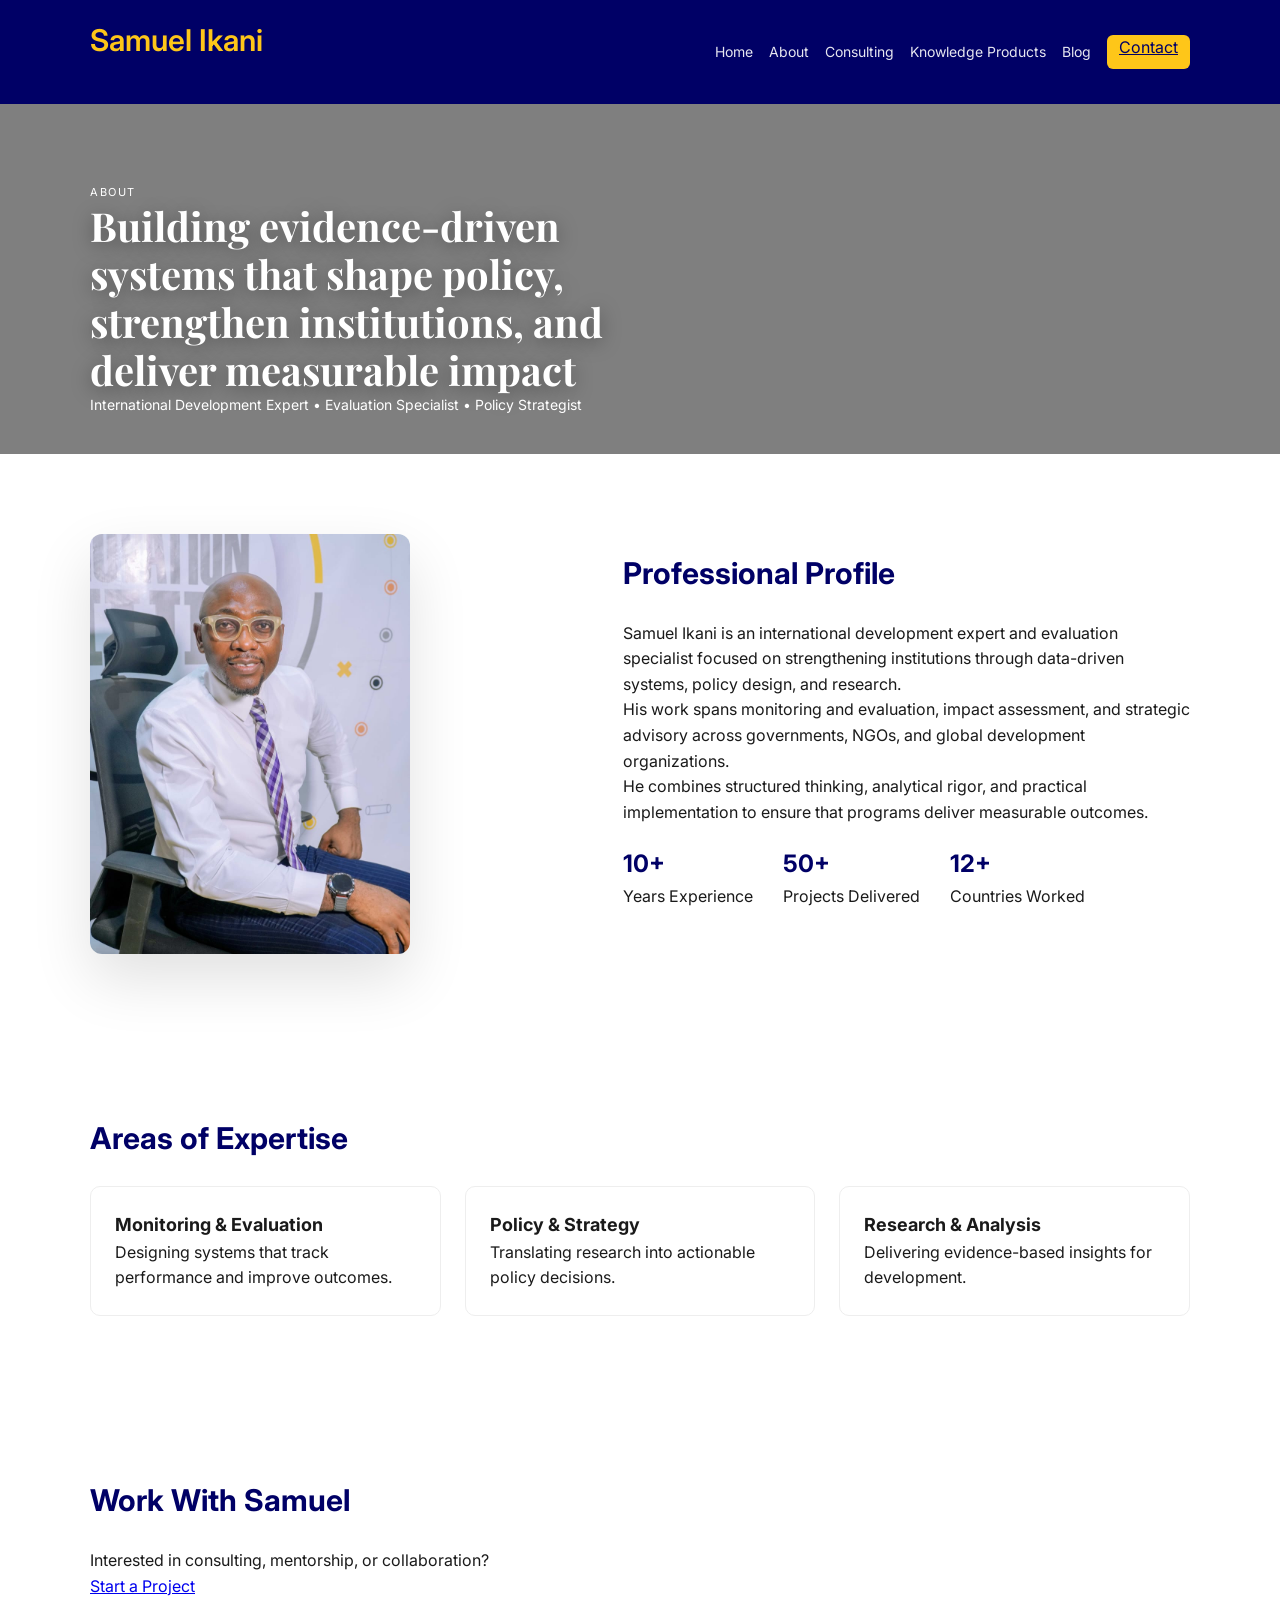
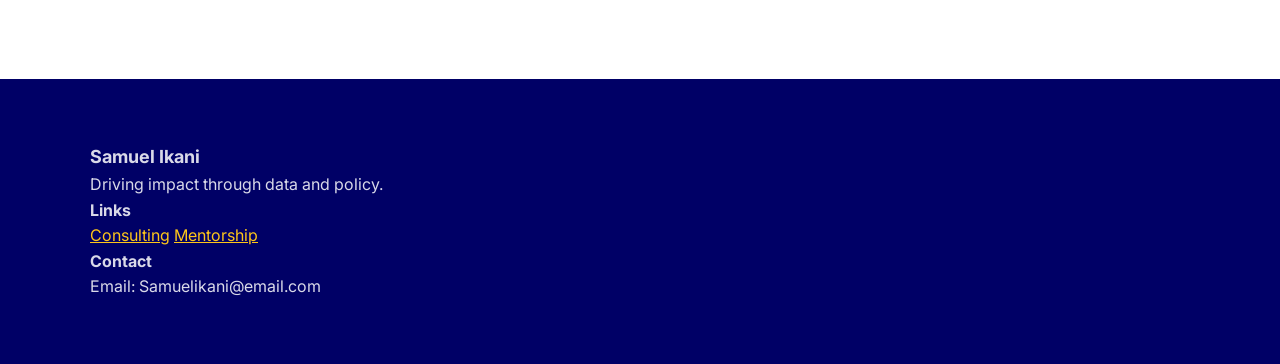
==== about.html @ d3e2591b "Initial commit" ====
<!DOCTYPE html>
<html lang="en">
<head>
<meta charset="UTF-8">
<meta name="viewport" content="width=device-width, initial-scale=1.0">
<title>About - Samuel Ikani</title>

<link rel="stylesheet" href="styles.css">
<link href="https://fonts.googleapis.com/css2?family=Playfair+Display:wght@600&family=Inter:wght@300;400;500;600&display=swap" rel="stylesheet">
</head>

<body>

<!-- HEADER -->
<div id="header"></div>

<!-- ✅ ELITE HERO -->
<section class="hero-elite">

  <div class="hero-bg"></div>
  <div class="hero-overlay"></div>

  <div class="container hero-inner">

    <div class="hero-text fade-in">

      <p class="hero-tag">ABOUT</p>

      <h1>
        Building evidence-driven systems that shape policy,
        strengthen institutions, and deliver measurable impact
      </h1>

      <p class="hero-sub">
        International Development Expert • Evaluation Specialist • Policy Strategist
      </p>

    </div>

  </div>

  <div class="scroll-indicator">
    <span></span>
  </div>

</section>

<!-- MAIN PROFILE -->
<section class="about container">
  <div class="about-grid">

    <img src="assets/profile.jpg" alt="Samuel Ikani" class="about-img">

    <div class="about-text">

      <h2>Professional Profile</h2>

      <p>
        Samuel Ikani is an international development expert and evaluation specialist focused on strengthening institutions through data-driven systems, policy design, and research.
      </p>

      <p>
        His work spans monitoring and evaluation, impact assessment, and strategic advisory across governments, NGOs, and global development organizations.
      </p>

      <p>
        He combines structured thinking, analytical rigor, and practical implementation to ensure that programs deliver measurable outcomes.
      </p>

      <!-- METRICS -->
      <div class="about-metrics">
        <div>
          <h3>10+</h3>
          <p>Years Experience</p>
        </div>

        <div>
          <h3>50+</h3>
          <p>Projects Delivered</p>
        </div>

        <div>
          <h3>12+</h3>
          <p>Countries Worked</p>
        </div>
      </div>

    </div>

  </div>
</section>

<!-- EXPERTISE -->
<section class="services">
  <div class="container">
    <h2>Areas of Expertise</h2>

    <div class="grid grid-3">

      <div class="card fade-in">
        <h3>Monitoring & Evaluation</h3>
        <p>Designing systems that track performance and improve outcomes.</p>
      </div>

      <div class="card fade-in">
        <h3>Policy & Strategy</h3>
        <p>Translating research into actionable policy decisions.</p>
      </div>

      <div class="card fade-in">
        <h3>Research & Analysis</h3>
        <p>Delivering evidence-based insights for development.</p>
      </div>

    </div>
  </div>
</section>

<!-- CTA -->
<section class="cta">
  <div class="container">
    <h2>Work With Samuel</h2>
    <p>Interested in consulting, mentorship, or collaboration?</p>

    <a href="consulting.html" class="btn primary">Start a Project</a>
  </div>
</section>

<!-- FOOTER -->
<footer class="footer">
  <div class="container footer-content">

    <div>
      <h3>Samuel Ikani</h3>
      <p>Driving impact through data and policy.</p>
    </div>

    <div>
      <h4>Links</h4>
      <a href="consulting.html">Consulting</a>
      <a href="mentorship.html">Mentorship</a>
    </div>

    <div>
      <h4>Contact</h4>
      <p>Email: Samuelikani@email.com</p>
    </div>

  </div>

<script src="script.js"></script>
</body>
</html>
---- styles.css ----
/* =========================
   DESIGN SYSTEM
========================= */
:root {
  --primary-blue: #000066;
  --accent-gold: #FEC619;
  --soft-blue: #F5F7FF;
  --text-dark: #1A1A1A;

  --space-1: 8px;
  --space-2: 16px;
  --space-3: 24px;
  --space-4: 32px;
  --space-5: 48px;
  --space-6: 64px;
  --space-7: 80px;
}

/* =========================
   RESET
========================= */
* {
  margin: 0;
  padding: 0;
  box-sizing: border-box;
}

body {
  font-family: 'Inter', sans-serif;
  color: var(--text-dark);
  line-height: 1.6;
}

/* =========================
   TYPOGRAPHY
========================= */
h1 {
  font-size: 48px;
  font-family: 'Playfair Display';
  color: var(--primary-blue);
}

h2 {
  font-size: 30px;
  margin-bottom: var(--space-3);
  color: var(--primary-blue);
}

h3 {
  font-size: 18px;
}

/* =========================
   LAYOUT
========================= */
.container {
  width: 90%;
  max-width: 1100px;
  margin: auto;
}

section {
  padding: var(--space-7) 0;
}

/* =========================
   NAVBAR
========================= */
.nav {
  background: var(--primary-blue);
}

.nav-inner {
  display: flex;
  justify-content: space-between;
  align-items: center;
  padding: var(--space-2) 0;
}

.logo {
  color: var(--accent-gold);
  font-weight: 600;
}

.nav-right {
  display: flex;
  align-items: center;
  gap: var(--space-2);
}

.menu {
  display: flex;
  gap: 16px;
}

.menu a {
  color: white;
  text-decoration: none;
  font-size: 14px;
  opacity: 0.9;
}

.menu a:hover {
  color: var(--accent-gold);
}

.btn.small {
  height: 34px;
  padding: 0 12px;
  background: var(--accent-gold);
  color: var(--primary-blue);
  border-radius: 6px;
}

/* =========================
   HERO
========================= */
.hero {
  position: relative;
  background: url("assets/flower-bg.jpg") center/cover no-repeat;
  padding: 120px 0;
}

.hero::before {
  content: "";
  position: absolute;
  inset: 0;
  background: rgba(0, 0, 102, 0.85);
}

.hero-content {
  position: relative;
  z-index: 2;
  display: flex;
  align-items: center;
  justify-content: space-between;
}

.hero-text h1,
.hero-text p {
  color: white;
}

.credibility {
  color: var(--accent-gold);
}

.profile-img {
  width: 340px;
  border-radius: 12px;
}

/* =========================
   CARDS
========================= */
.card {
  background: white;
  padding: var(--space-3);
  border-radius: 10px;
  border: 1px solid #eee;
  transition: 0.3s;
}

.card:hover {
  transform: translateY(-8px);
  border-bottom: 3px solid var(--accent-gold);
  box-shadow: 0 20px 50px rgba(0,0,0,0.1);
}

/* =========================
   GRID
========================= */
.grid {
  display: grid;
  gap: var(--space-3);
}

.grid-2 {
  grid-template-columns: repeat(2, 1fr);
}

.grid-3 {
  grid-template-columns: repeat(3, 1fr);
}

/* =========================
   ABOUT
========================= */
.about-grid {
  display: grid;
  grid-template-columns: 1fr 1fr;
  gap: var(--space-4);
}

.about-grid img {
  width: 100%;
  border-radius: 10px;
}

/* =========================
   TESTIMONIALS
========================= */
.testimonials {
  background: var(--soft-blue);
}

.testimonial-grid {
  display: grid;
  grid-template-columns: repeat(2, 1fr);
  gap: var(--space-4);
}

/* =========================
   VIDEO
========================= */
.video-wrapper {
  display: flex;
  justify-content: center;
  margin: 40px 0;
}

.video-wrapper iframe {
  width: 300px;
  height: 540px;
  border-radius: 12px;
}

/* =========================
   FORM
========================= */
.form {
  display: flex;
  flex-direction: column;
  gap: var(--space-2);
  max-width: 400px;
  margin: auto;
}

/* =========================
   FOOTER
========================= */
.footer {
  background: var(--primary-blue);
  color: rgba(255,255,255,0.85);
  padding: var(--space-6) 0;
}

.footer a {
  color: var(--accent-gold);
}

/* =========================
   KNOWLEDGE PAGE (IMPORTANT)
========================= */
.knowledge-wrapper {
  display: grid;
  grid-template-columns: 260px 1fr;
  gap: 60px;
  padding: var(--space-6);
}

/* SIDEBAR */
.knowledge-sidebar h4 {
  margin-bottom: var(--space-3);
  color: var(--primary-blue);
}

.knowledge-sidebar ul {
  list-style: none;
}

.knowledge-sidebar li {
  margin-bottom: 10px;
  font-size: 14px;
  cursor: pointer;
  opacity: 0.6;
}

.knowledge-sidebar li.active {
  opacity: 1;
  font-weight: 600;
  color: var(--primary-blue);
}

/* CONTENT */
.knowledge-main {
  max-width: 700px;
}

/* REMOVE CENTER ALIGN FROM GLOBAL */
.knowledge-main h2 {
  text-align: left;
}

/* =========================
   TABS
========================= */
.tab-content {
  display: none;
}

.tab-content.active {
  display: block;
}

/* =========================
   ANIMATION
========================= */
.fade-in {
  opacity: 0;
  transform: translateY(30px);
  transition: 0.8s ease;
}

.fade-in.show {
  opacity: 1;
  transform: translateY(0);
}

/* =========================
   MOBILE
========================= */
@media(max-width:900px){
  .hero-content {
    flex-direction: column;
    text-align: center;
  }

  .grid-2,
  .grid-3,
  .testimonial-grid,
  .about-grid {
    grid-template-columns: 1fr;
  }

  .knowledge-wrapper {
    grid-template-columns: 1fr;
  }
}
/* =========================
   BOOKS (EDITORIAL STYLE)
========================= */
.books-list {
  display: flex;
  flex-direction: column;
  gap: 30px;
  margin-top: 30px;
}

.book-item {
  display: flex;
  gap: 20px;
  align-items: center;
}

/* IMAGE */
.book-item img {
  width: 90px;
  height: 120px;
  object-fit: cover;
  border-radius: 6px;
  box-shadow: 0 10px 25px rgba(0,0,0,0.1);
}

/* TEXT */
.book-item h3 {
  margin-bottom: 6px;
  color: var(--primary-blue);
}

.book-item p {
  font-size: 14px;
  opacity: 0.7;
  max-width: 500px;
}

/* MOBILE */
@media(max-width:600px){
  .book-item {
    flex-direction: column;
    align-items: flex-start;
  }

  .book-item img {
    width: 120px;
    height: 160px;
  }
}
/* =========================
   ABOUT IMAGE FIX
========================= */
.about-grid img {
  width: 100%;
  max-width: 320px;   /* controls size */
  height: 420px;      /* keeps structure */
  object-fit: cover;  /* prevents distortion */
  border-radius: 12px;
}

/* center image nicely */
.about-grid {
  align-items: center;
}

.about-grid > div:first-child {
  display: flex;
  justify-content: center;
}
.about-grid img {
  box-shadow: 0 25px 60px rgba(0,0,0,0.12);
}
/* =========================
   ABOUT (PREMIUM VERSION)
========================= */
.about-grid {
  display: grid;
  grid-template-columns: 1fr 1.2fr;
  gap: 60px;
  align-items: center;
}

/* IMAGE */
.about-image {
  display: flex;
  justify-content: center;
}

.about-image img {
  width: 100%;
  max-width: 320px;
  height: 420px;
  object-fit: cover;
  border-radius: 12px;
  box-shadow: 0 25px 60px rgba(0,0,0,0.12);
}

/* CONTENT */
.about-content p {
  margin-bottom: 16px;
  max-width: 600px;
}

/* =========================
   METRICS
========================= */
.about-metrics {
  display: flex;
  gap: 40px;
  margin: 30px 0;
}

.metric h3 {
  font-size: 28px;
  color: var(--primary-blue);
}

.metric p {
  font-size: 13px;
  opacity: 0.7;
}

/* =========================
   HIGHLIGHTS
========================= */
.about-highlights h3 {
  margin-bottom: 10px;
}

.about-highlights ul {
  padding-left: 18px;
}

.about-highlights li {
  margin-bottom: 8px;
}

/* =========================
   MOBILE
========================= */
@media(max-width:900px){
  .about-grid {
    grid-template-columns: 1fr;
  }

  .about-metrics {
    flex-direction: column;
    gap: 16px;
  }
}
/* =========================
   BLOG LIST (EDITORIAL STYLE)
========================= */
.blog-list {
  max-width: 800px;
  margin: 60px auto;
}

/* SINGLE POST */
.blog-post {
  padding: 30px 0;
  border-bottom: 1px solid #e5e5e5;
}

.blog-date {
  font-size: 12px;
  color: var(--accent-gold);
  font-weight: 600;
}

/* TITLE */
.blog-post h2 {
  margin: 10px 0;
  font-size: 24px;
  line-height: 1.3;
  color: var(--primary-blue);
}

/* TEXT */
.blog-post p {
  font-size: 15px;
  opacity: 0.8;
  max-width: 650px;
}

/* HOVER (subtle authority feel) */
.blog-post:hover h2 {
  opacity: 0.7;
  cursor: pointer;
}
/* =========================
   ARTICLE PAGE
========================= */
.article {
  max-width: 800px;
  margin: 80px auto;
}

.article-date {
  font-size: 13px;
  color: var(--accent-gold);
}

.article h1 {
  margin: 10px 0 20px;
  font-size: 36px;
}

.article-intro {
  font-size: 18px;
  margin-bottom: 30px;
  opacity: 0.9;
}

.article-body p {
  margin-bottom: 16px;
  line-height: 1.7;
}

.article-body h2 {
  margin-top: 30px;
  margin-bottom: 10px;
}

.article-body ul {
  margin: 20px 0;
  padding-left: 20px;
}

.article-back {
  display: inline-block;
  margin-top: 40px;
  color: var(--accent-gold);
  text-decoration: none;
}
/* =========================
   ARTICLE CTA
========================= */
.article-cta {
  margin: 40px 0;
  padding: 20px;
  border-left: 4px solid var(--accent-gold);
  background: #f9f9ff;
}

.article-cta p {
  margin-bottom: 10px;
}

/* =========================
   LEAD CAPTURE
========================= */
.lead-box {
  margin-top: 60px;
  padding: 30px;
  background: var(--soft-blue);
  border-radius: 10px;
  text-align: center;
}

.lead-box h3 {
  margin-bottom: 10px;
}

.lead-form {
  margin-top: 20px;
  display: flex;
  justify-content: center;
  gap: 10px;
}

.lead-form input {
  padding: 10px;
  width: 250px;
  border: 1px solid #ddd;
  border-radius: 6px;
}
.blog-post h2 a {
  text-decoration: none;
  color: var(--primary-blue);
}

.blog-post h2 a:hover {
  color: var(--accent-gold);
}
.article-hero {
  background: var(--primary-blue);
  color: white;
  padding: 80px 20px;
}

.article-hero h1 {
  font-size: 40px;
  margin: 10px 0;
}

.article-meta {
  color: var(--accent-gold);
  font-size: 13px;
}

.article-subtitle {
  font-size: 18px;
  opacity: 0.9;
}

.article {
  max-width: 800px;
  margin: 60px auto;
}
/* IMAGE HERO */
.hero-image {
  position: relative;
  height: 75vh;
  background: url("https://images.unsplash.com/photo-1501785888041-af3ef285b470") center/cover no-repeat;
}

/* overlay */
.hero-overlay {
  position: absolute;
  inset: 0;
  background: rgba(0, 0, 0, 0.5);
  display: flex;
  align-items: center;
}

/* content */
.hero-content {
  color: white;
  max-width: 700px;
}

/* meta */
.hero-meta {
  color: #FEC619;
  font-size: 14px;
  margin-bottom: 10px;
}

/* title */
.hero-image h1 {
  font-size: 48px;
  line-height: 1.2;
  margin-bottom: 15px;
}

/* subtext */
.hero-subtext {
  font-size: 18px;
  opacity: 0.9;
}

/* ABOUT IMAGE */
.about-img {
  width: 280px;
  border-radius: 12px;
}

/* METRICS */
.about-metrics {
  display: flex;
  gap: 30px;
  margin-top: 20px;
}

.about-metrics h3 {
  font-size: 24px;
  color: #000066;
}
/* =========================
   ELITE HERO SYSTEM
========================= */

.hero-elite {
  position: relative;
  height: 85vh;
  overflow: hidden;
}

/* =========================
   HOMEPAGE HERO (FINAL)
========================= */

.hero-authority {
  position: relative;
  height: 100vh;
  overflow: hidden;
}

/* IMAGE */
.hero-authority .hero-image {
  position: absolute;
  inset: 0;
}

.hero-authority .hero-image img {
  width: 100%;
 height: 85vh;
min-height: 600px;
  object-fit: cover;
  object-position: right center; /* keeps face visible */
}

/* BLUE OVERLAY (LEFT HEAVY → RIGHT FADE) */
.hero-authority .hero-overlay {
  position: absolute;
  inset: 0;
  background: linear-gradient(
    90deg,
    rgba(0, 0, 102, 0.98) 0%,
    rgba(0, 0, 102, 0.95) 25%,
    rgba(0, 0, 102, 0.85) 45%,
    rgba(0, 0, 102, 0.6) 60%,
    rgba(0, 0, 102, 0.3) 72%,
    rgba(0, 0, 102, 0.1) 82%,
    transparent 90%
  );
}

/* TEXT LAYER */
.hero-authority .hero-content {
  position: relative;
  z-index: 2;
  height: 100%;
  display: flex;
  align-items: center;
}

/* TEXT BLOCK */
.hero-authority .hero-text {
  max-width: 520px;
  color: white;
}

/* EYEBROW */
.hero-authority .hero-eyebrow {
  font-size: 12px;
  letter-spacing: 3px;
  margin-bottom: 16px;
  opacity: 0.8;
}

/* NAME */
.hero-authority h1 {
  font-size: 72px;
  line-height: 0.95;
  margin-bottom: 20px;
  color: #FEC619;
}

/* DESCRIPTION */
.hero-authority .hero-description {
  font-size: 15px;
  line-height: 1.7;
  margin-bottom: 24px;
}

/* BUTTONS */
.hero-actions {
  display: flex;
  gap: 12px;
}

/* MOBILE */
@media(max-width: 900px) {
  .hero-authority h1 {
    font-size: 48px;
  }

  }

.hero-authority .hero-image img {
object-position: 100% 30%;
}

.hero-authority .hero-image img {
  transform: scale(1.05);
}
.hero-authority {
  position: relative;
  height: 85vh;
  min-height: 600px;
  overflow: hidden;
}

.hero-authority .hero-image img {
  width: 100%;
  height: 100%;
  object-fit: cover;
  object-position: 100% 30%;
}



.hero-elite .hero-bg {
  position: absolute;
  inset: 0;
  background: url("assets/profile.jpg") no-repeat right center / cover;
}
.hero-elite .hero-bg {
  position: absolute;
  inset: 0;
  background: url("https://images.unsplash.com/photo-1490750967868-88aa4486c946?auto=format&fit=crop&w=1600&q=80") no-repeat center center / cover;
}
/* =========================
   CONSULTING HERO BACKGROUND
========================= */
.hero {
  position: relative;
  background: url("https://images.unsplash.com/photo-1490750967868-88aa4486c946?auto=format&fit=crop&w=1600&q=80") no-repeat center center / cover;
}

/* BLUE OVERLAY 
  z-index: 1;
}

/* KEEP CONTENT ABOVE */
.hero-content {
  position: relative;
  z-index: 2;
}
/* =========================
   FIX HERO ALIGNMENT
========================= */

.hero-content {
  max-width: 1100px;   /* same as your container */
  margin: 0 auto;
  padding: 0 20px;

  display: grid;
  grid-template-columns: 1fr 420px; /* text | image */
  align-items: center;
  gap: 60px;
}

/* TEXT — FORCE LEFT ALIGN */
.hero-text {
  text-align: left;
  justify-self: start;
  max-width: 520px;
}

/* IMAGE — PUSH RIGHT */
.hero-visual {
  justify-self: end;
}
.about-split {
  display: grid;
  grid-template-columns: 1fr 420px;
  gap: 60px;
  align-items: center;
}

.about-right img {
  width: 100%;
  border-radius: 16px;
}

/* Mobile */
@media (max-width: 768px) {
  .about-split {
    grid-template-columns: 1fr;
  }

  .about-right {
    order: -1;
  }
}
.hero-text h1 {
  color: #ffffff;
  text-shadow: 0 4px 20px rgba(0,0,0,0.4);
}

.hero-sub,
.hero-tag {
  color: rgba(255,255,255,0.9);
}
.consulting-page .hero-overlay {
  display: none !important;
}

.consulting-page .hero::before {
  display: none !important;
}
/* =========================
   ABOUT HERO TEXT SIZE ADJUST
========================= */

.hero-elite .hero-text h1 {
  font-size: 40px;   /* was larger before */
  line-height: 1.2;
}

.hero-elite .hero-sub {
  font-size: 14px;
}

.hero-elite .hero-tag {
  font-size: 11px;
  letter-spacing: 1.5px;
}
/* Reduce About hero height */
.hero-elite {
  height: 35vh;
  min-height: 350px;
}
/* =========================
   CONSULTING HERO MATCH ABOUT
========================= */

/* same height as about */
.consulting-page .hero-elite {
  height: 35vh;
  min-height: 350;
}

/* remove overlay (plain image) */
.consulting-page .hero-overlay {
  display: none !important;
}

/* use same flowery background */
.consulting-page .hero-bg {
  position: absolute;
  inset: 0;
  background: url("https://images.unsplash.com/photo-1490750967868-88aa4486c946?auto=format&fit=crop&w=1600&q=80")
              no-repeat center center / cover;
}
/* =========================
/* =========================
   CONSULTING HERO LIGHT OVERLAY
========================= */
.consulting-page .hero-overlay {
  display: block !important;
  position: absolute;
  inset: 0;
  background: rgba(0, 0, 0, 0.45);
  z-index: 2;
}
/* keep overlay below text */
.consulting-page .hero-overlay {
  z-index: 1;
}

/* force text above overlay */
.consulting-page .hero-inner {
  position: relative;
  z-index: 2;
}
/* Homepage hero height */
.home-page .hero-authority {
  height: 35vh;
  min-height: 350px;
}
/* =========================
   BLOG HERO (CLEAN IMAGE)
========================= */

.blog-page .hero {
  position: relative;
  height: 35vh;
  min-height: 320px;

  display: flex;
  align-items: center;

  background: url("https://images.unsplash.com/photo-1490750967868-88aa4486c946?auto=format&fit=crop&w=1600&q=80")
              no-repeat center center / cover;
}

/* REMOVE BLUE OVERLAY */
.blog-page .hero::before {
  display: none !important;
}

/* TEXT VISIBILITY */
.blog-page .hero h1 {
  color: #ffffff;
}

.blog-page .hero .subtext {
  color: rgba(255,255,255,0.9);
}
/* BLOG HERO DARK OVERLAY (FORCED) */
.blog-page .hero {
  position: relative;
  overflow: hidden;
}

/* create overlay layer */
.blog-page .hero::after {
  content: "";
  position: absolute;
  inset: 0;
  background: rgba(0, 0, 0, 0.45);
  z-index: 1;
}

/* keep text above overlay */
.blog-page .hero .container {
  position: relative;
  z-index: 2;
}
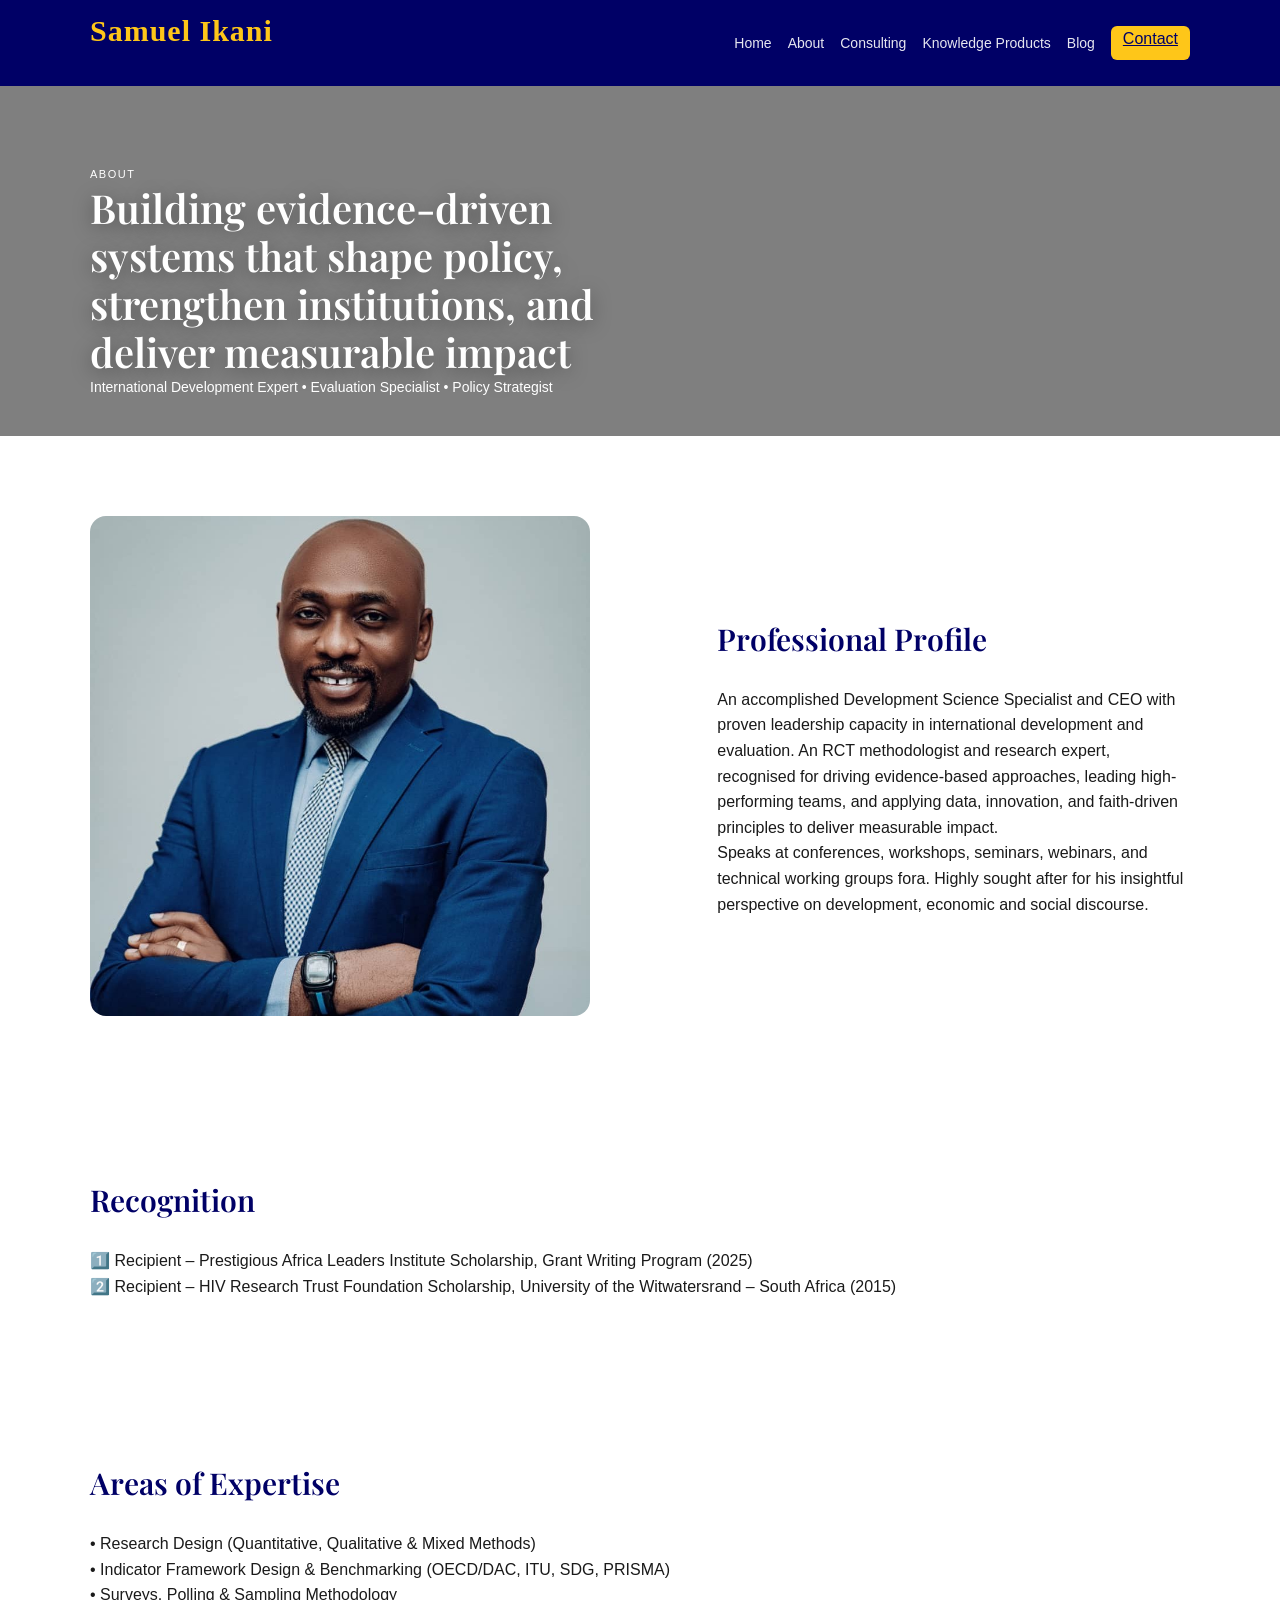
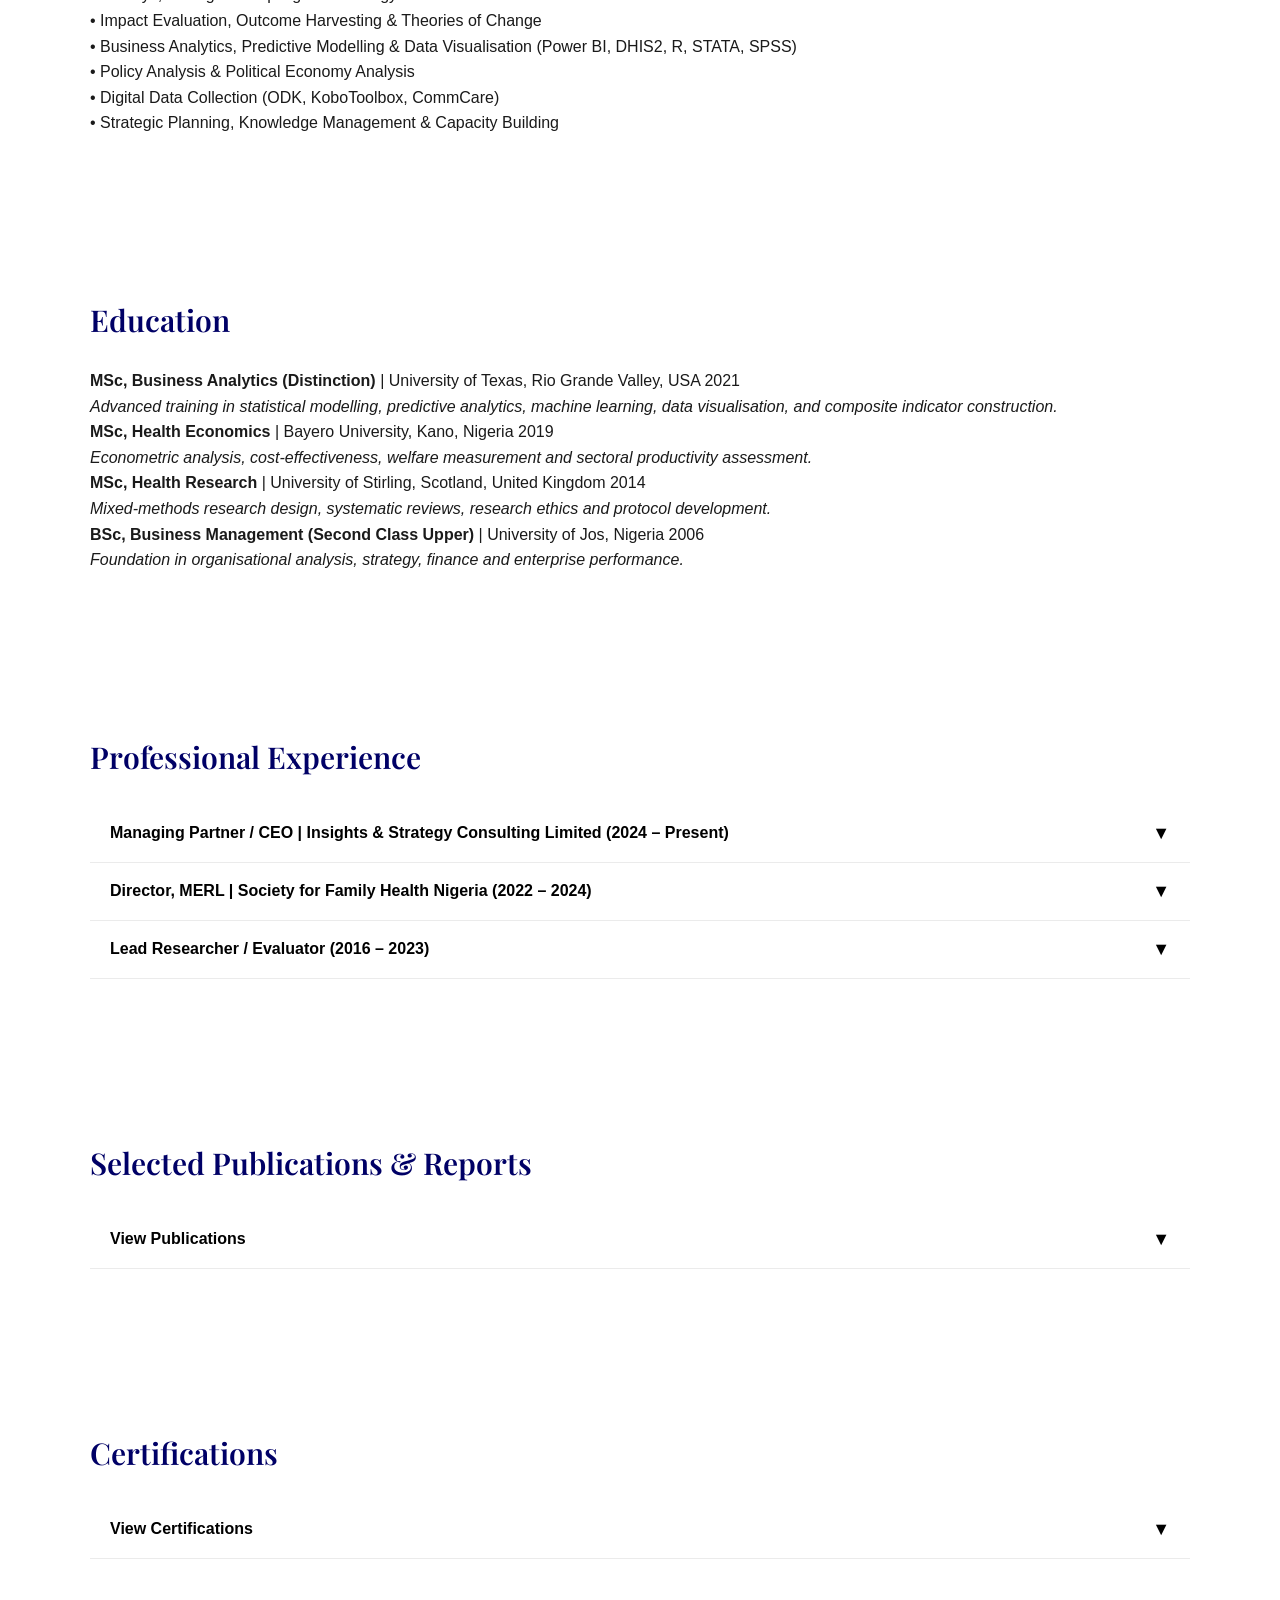
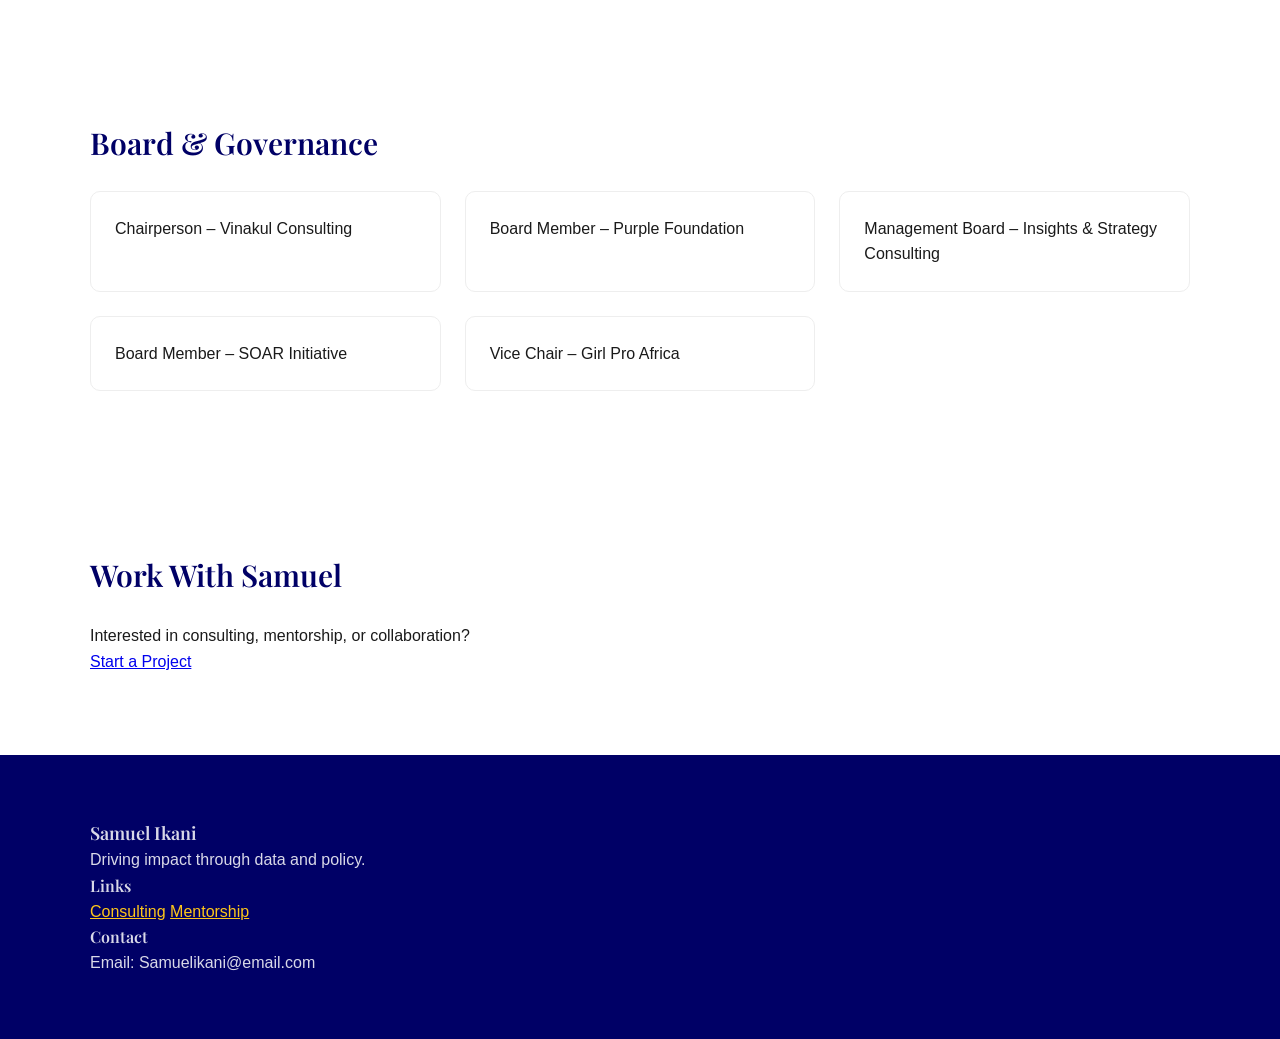
==== commit b0dad699: "Update: UI improvements, signature, layout fixes" ====
--- a/about.html
+++ b/about.html
@@ -11,19 +11,15 @@
 
 <body>
 
-<!-- HEADER -->
 <div id="header"></div>
 
-<!-- ✅ ELITE HERO -->
+<!-- HERO -->
 <section class="hero-elite">
-
   <div class="hero-bg"></div>
   <div class="hero-overlay"></div>
 
   <div class="container hero-inner">
-
     <div class="hero-text fade-in">
-
       <p class="hero-tag">ABOUT</p>
 
       <h1>
@@ -34,84 +30,178 @@
       <p class="hero-sub">
         International Development Expert • Evaluation Specialist • Policy Strategist
       </p>
-
-    </div>
-
-  </div>
-
-  <div class="scroll-indicator">
-    <span></span>
-  </div>
-
-</section>
-
-<!-- MAIN PROFILE -->
-<section class="about container">
-  <div class="about-grid">
-
-    <img src="assets/profile.jpg" alt="Samuel Ikani" class="about-img">
-
-    <div class="about-text">
-
-      <h2>Professional Profile</h2>
-
-      <p>
-        Samuel Ikani is an international development expert and evaluation specialist focused on strengthening institutions through data-driven systems, policy design, and research.
-      </p>
-
-      <p>
-        His work spans monitoring and evaluation, impact assessment, and strategic advisory across governments, NGOs, and global development organizations.
-      </p>
-
-      <p>
-        He combines structured thinking, analytical rigor, and practical implementation to ensure that programs deliver measurable outcomes.
-      </p>
-
-      <!-- METRICS -->
-      <div class="about-metrics">
-        <div>
-          <h3>10+</h3>
-          <p>Years Experience</p>
-        </div>
-
-        <div>
-          <h3>50+</h3>
-          <p>Projects Delivered</p>
-        </div>
-
-        <div>
-          <h3>12+</h3>
-          <p>Countries Worked</p>
-        </div>
-      </div>
-
-    </div>
-
-  </div>
+    </div>
+  </div>
+</section>
+
+<!-- ✅ PROFILE (FIXED WITH IMAGE) -->
+<section class="about container about-split">
+
+  <!-- IMAGE -->
+  <div class="about-left">
+    <img src="assets/profile2.jpg" alt="Samuel Ikani" class="about-img">
+  </div>
+
+  <!-- TEXT -->
+  <div class="about-right">
+    <h2>Professional Profile</h2>
+
+    <p>
+      An accomplished Development Science Specialist and CEO with proven leadership capacity in international development and evaluation. An RCT methodologist and research expert, recognised for driving evidence-based approaches, leading high-performing teams, and applying data, innovation, and faith-driven principles to deliver measurable impact.
+    </p>
+
+    <p>
+      Speaks at conferences, workshops, seminars, webinars, and technical working groups fora. Highly sought after for his insightful perspective on development, economic and social discourse.
+    </p>
+  </div>
+
+</section>
+
+<!-- RECOGNITION -->
+<section class="about container">
+  <h2>Recognition</h2>
+
+  <p>1️⃣ Recipient – Prestigious Africa Leaders Institute Scholarship, Grant Writing Program (2025)</p>
+  <p>2️⃣ Recipient – HIV Research Trust Foundation Scholarship, University of the Witwatersrand – South Africa (2015)</p>
 </section>
 
 <!-- EXPERTISE -->
+<section class="about container">
+  <h2>Areas of Expertise</h2>
+
+  <p>• Research Design (Quantitative, Qualitative & Mixed Methods)</p>
+  <p>• Indicator Framework Design & Benchmarking (OECD/DAC, ITU, SDG, PRISMA)</p>
+  <p>• Surveys, Polling & Sampling Methodology</p>
+  <p>• Impact Evaluation, Outcome Harvesting & Theories of Change</p>
+  <p>• Business Analytics, Predictive Modelling & Data Visualisation (Power BI, DHIS2, R, STATA, SPSS)</p>
+  <p>• Policy Analysis & Political Economy Analysis</p>
+  <p>• Digital Data Collection (ODK, KoboToolbox, CommCare)</p>
+  <p>• Strategic Planning, Knowledge Management & Capacity Building</p>
+</section>
+
+<!-- EDUCATION -->
+<section class="about container">
+  <h2>Education</h2>
+
+  <p>
+    <strong>MSc, Business Analytics (Distinction)</strong> | University of Texas, Rio Grande Valley, USA 2021<br>
+    <em>Advanced training in statistical modelling, predictive analytics, machine learning, data visualisation, and composite indicator construction.</em>
+  </p>
+
+  <p>
+    <strong>MSc, Health Economics</strong> | Bayero University, Kano, Nigeria 2019<br>
+    <em>Econometric analysis, cost-effectiveness, welfare measurement and sectoral productivity assessment.</em>
+  </p>
+
+  <p>
+    <strong>MSc, Health Research</strong> | University of Stirling, Scotland, United Kingdom 2014<br>
+    <em>Mixed-methods research design, systematic reviews, research ethics and protocol development.</em>
+  </p>
+
+  <p>
+    <strong>BSc, Business Management (Second Class Upper)</strong> | University of Jos, Nigeria 2006<br>
+    <em>Foundation in organisational analysis, strategy, finance and enterprise performance.</em>
+  </p>
+</section>
+
+<!-- EXPERIENCE -->
+<section class="about container">
+  <h2>Professional Experience</h2>
+
+  <div class="accordion">
+
+    <div class="accordion-item">
+      <button class="accordion-header">
+        Managing Partner / CEO | Insights & Strategy Consulting Limited (2024 – Present)
+        <span class="accordion-icon">▼</span>
+      </button>
+      <div class="accordion-content">
+        <p>• Lead a firm delivering MERL services, surveys & polling, impact evaluation, business intelligence and strategic consulting across Nigeria and Africa.</p>
+      </div>
+    </div>
+
+    <div class="accordion-item">
+      <button class="accordion-header">
+        Director, MERL | Society for Family Health Nigeria (2022 – 2024)
+        <span class="accordion-icon">▼</span>
+      </button>
+      <div class="accordion-content">
+        <p>• Provided organisation-wide MERL leadership, designed indicator systems and learning frameworks for multidonor portfolios.</p>
+        <p>• Managed and provided technical oversight for project MERL teams across health, HIV, malaria and family planning programmes.</p>
+      </div>
+    </div>
+
+    <div class="accordion-item">
+      <button class="accordion-header">
+        Lead Researcher / Evaluator (2016 – 2023)
+        <span class="accordion-icon">▼</span>
+      </button>
+      <div class="accordion-content">
+        <p>• Plan International – KAP baseline survey (ANRIN)</p>
+        <p>• IPAS Nigeria – VAPP Act evaluation</p>
+        <p>• Heartland Alliance – HIV Prevention Programme</p>
+        <p>• Save the Children – DFID WINNN review</p>
+      </div>
+    </div>
+
+  </div>
+</section>
+
+<!-- PUBLICATIONS -->
+<section class="about container">
+  <h2>Selected Publications & Reports</h2>
+
+  <div class="accordion">
+    <div class="accordion-item">
+      <button class="accordion-header">
+        View Publications
+        <span class="accordion-icon">▼</span>
+      </button>
+      <div class="accordion-content">
+        <p>• Rapid Assessment of NPHCDA-led Integrated Supportive Supervision (2026)</p>
+        <p>• Analytical Assessment of Tinubu Administration Campaign Promises (2025)</p>
+        <p>• Baseline Report — RECONNECT Project (2024)</p>
+        <p>• KAP Baseline Survey — ANRIN Project (2023)</p>
+      </div>
+    </div>
+  </div>
+</section>
+
+<!-- CERTIFICATIONS -->
+<section class="about container">
+  <h2>Certifications</h2>
+
+  <div class="accordion">
+    <div class="accordion-item">
+      <button class="accordion-header">
+        View Certifications
+        <span class="accordion-icon">▼</span>
+      </button>
+      <div class="accordion-content">
+        <p>• MEAL DPro — PM4NGOs, USA</p>
+        <p>• Project DPro — PM4NGOs, USA</p>
+        <p>• Advanced Monitoring & Evaluation — INTRAC, UK</p>
+        <p>• Outcome Harvesting Certification — ActionAid International Denmark</p>
+        <p>• Research Methods in Public Health — University of Witwatersrand</p>
+        <p>• DHIS2 Aggregate Customisation Fundamentals (2024)</p>
+        <p>• Nigerian National Code for Health Research Ethics — CITI Program</p>
+        <p>• Human Rights-Based Approach to Development — MS TCDC, Tanzania</p>
+      </div>
+    </div>
+  </div>
+</section>
+
+<!-- BOARD -->
 <section class="services">
   <div class="container">
-    <h2>Areas of Expertise</h2>
+    <h2>Board & Governance</h2>
 
     <div class="grid grid-3">
-
-      <div class="card fade-in">
-        <h3>Monitoring & Evaluation</h3>
-        <p>Designing systems that track performance and improve outcomes.</p>
-      </div>
-
-      <div class="card fade-in">
-        <h3>Policy & Strategy</h3>
-        <p>Translating research into actionable policy decisions.</p>
-      </div>
-
-      <div class="card fade-in">
-        <h3>Research & Analysis</h3>
-        <p>Delivering evidence-based insights for development.</p>
-      </div>
-
+      <div class="card"><p>Chairperson – Vinakul Consulting</p></div>
+      <div class="card"><p>Board Member – Purple Foundation</p></div>
+      <div class="card"><p>Management Board – Insights & Strategy Consulting</p></div>
+      <div class="card"><p>Board Member – SOAR Initiative</p></div>
+      <div class="card"><p>Vice Chair – Girl Pro Africa</p></div>
     </div>
   </div>
 </section>
@@ -126,7 +216,6 @@
   </div>
 </section>
 
-<!-- FOOTER -->
 <footer class="footer">
   <div class="container footer-content">
 
--- a/styles.css
+++ b/styles.css
@@ -111,7 +111,18 @@
   color: var(--primary-blue);
   border-radius: 6px;
 }
-
+.nav {
+  position: relative;
+  z-index: 1000;
+}
+
+.hero::before {
+  z-index: 0;
+}
+
+.hero-overlay {
+  pointer-events: none;
+}
 /* =========================
    HERO
 ========================= */
@@ -126,6 +137,7 @@
   position: absolute;
   inset: 0;
   background: rgba(0, 0, 102, 0.85);
+  z-index: 0;
 }
 
 .hero-content {
@@ -1040,4 +1052,261 @@
 .blog-page .hero .container {
   position: relative;
   z-index: 2;
+}
+/* =========================
+   MOBILE HAMBURGER
+========================= */
+
+.menu-toggle {
+  display: none;
+  flex-direction: column;
+  gap: 5px;
+  cursor: pointer;
+}
+
+.menu-toggle span {
+  width: 25px;
+  height: 3px;
+  background: #fff;
+  border-radius: 2px;
+}
+
+/* MOBILE */
+@media (max-width: 768px) {
+
+  .menu-toggle {
+    display: flex;
+  }
+
+  .nav-inner {
+    position: relative;
+  }
+
+  .menu a {
+    font-size: 16px;
+  }
+
+  .btn.small {
+    margin-top: 10px;
+  }
+}
+/* =========================
+   MOBILE OPTIMIZATION
+========================= */
+@media (max-width: 768px) {
+
+  /* ===== HEADER ===== */
+  .nav-inner {
+    display: flex;
+    justify-content: space-between;
+    align-items: center;
+  }
+
+  .menu {
+    display: none;
+  }
+
+  .menu.active {
+    display: flex;
+    flex-direction: column;
+    position: fixed;
+    top: 70px;
+    left: 0;
+    width: 100%;
+    background: #0B1F3B;
+    padding: 20px;
+    z-index: 999999;
+  }
+
+  .menu a {
+    padding: 12px 0;
+    border-bottom: 1px solid rgba(255,255,255,0.1);
+  }
+
+
+  /* ===== HERO (ALL PAGES) ===== */
+  .hero,
+  .hero-elite,
+  .hero-authority {
+    height: auto;
+    min-height: 320px;
+    padding: 80px 20px 40px;
+  }
+
+  .hero-inner,
+  .hero-content {
+    padding: 0 20px;
+  }
+
+  /* ===== HERO TEXT ===== */
+  .hero h1,
+  .hero-elite h1,
+  .hero-authority h1 {
+    font-size: 28px;
+    line-height: 1.3;
+  }
+
+  .hero-sub,
+  .hero-description,
+  .subtext {
+    font-size: 14px;
+  }
+
+  .hero-eyebrow,
+  .hero-tag {
+    font-size: 12px;
+    letter-spacing: 1px;
+  }
+
+  /* ===== BUTTONS ===== */
+  .hero-actions {
+    display: flex;
+    flex-direction: column;
+    gap: 10px;
+  }
+
+  .btn {
+    width: 100%;
+    text-align: center;
+  }
+
+  /* ===== ABOUT IMAGE ===== */
+  .about-img {
+    width: 100%;
+    max-width: 320px;
+    margin: 20px auto;
+    display: block;
+  }
+
+  /* ===== ABOUT GRID FIX ===== */
+  .about-grid {
+    display: block;
+  }
+
+  /* ===== SPLIT SECTIONS ===== */
+  .about-split {
+    display: block;
+  }
+
+  .about-right img {
+    width: 100%;
+    margin-top: 20px;
+  }
+
+  /* ===== GENERAL SPACING ===== */
+  section {
+    padding: 40px 0;
+  }
+
+}
+/* =========================
+   ACCORDION (PREMIUM)
+========================= */
+
+.accordion {
+  margin-top: 20px;
+}
+
+.accordion-item {
+  border-bottom: 1px solid rgba(0,0,0,0.08);
+}
+
+/* HEADER */
+.accordion-header {
+  width: 100%;
+  text-align: left;
+  padding: 18px 20px;
+  font-weight: 600;
+  font-size: 16px;
+  background: none;
+  border: none;
+  cursor: pointer;
+
+  display: flex;
+  justify-content: space-between;
+  align-items: center;
+
+  transition: background 0.2s ease;
+}
+
+.accordion-header:hover {
+  background: rgba(0,0,0,0.03);
+}
+
+/* ICON */
+.accordion-icon {
+  font-size: 18px;
+  transition: transform 0.3s ease;
+}
+
+/* CONTENT */
+.accordion-content {
+  max-height: 0;
+  overflow: hidden;
+  transition: max-height 0.35s ease, padding 0.25s ease;
+  padding: 0 20px;
+}
+
+.accordion-content p {
+  margin: 10px 0;
+  line-height: 1.6;
+}
+
+/* ACTIVE STATE */
+.accordion-item.active .accordion-content {
+  max-height: 1000px; /* large enough */
+  padding: 15px 20px;
+}
+
+/* ROTATE ICON */
+.accordion-item.active .accordion-icon {
+  transform: rotate(180deg);
+}
+
+/* OPTIONAL: subtle card feel */
+.accordion-item.active {
+  background: rgba(0,0,0,0.02);
+}
+.about-split {
+  display: grid;
+  grid-template-columns: 1.2fr 1fr; /* 👈 GIVE IMAGE MORE SPACE */
+  gap: 60px;
+  align-items: center;
+}
+
+.about-img {
+  width: 100%;
+  max-width: 500px;   /* 👈 INCREASE SIZE */
+  height: auto;
+  border-radius: 16px;
+  display: block;
+}
+/* BODY */
+body {
+  font-family: 'DM Sans', sans-serif;
+  font-weight: 400;
+}
+
+/* HEADINGS */
+h1, h2, h3, h4 {
+  font-family: 'Playfair Display', serif;
+  font-weight: 600;
+}
+
+/* NAV / BUTTONS */
+.nav a,
+.btn {
+  font-family: 'DM Sans', sans-serif;
+  font-weight: 500;
+}
+.hero-actions a {
+  color: white;
+  text-decoration: none;
+}
+.logo {
+  font-family: 'Great Vibes', cursive;
+  font-size: 30px;
+  color: var(--accent-gold);
+  letter-spacing: 1px;
+  line-height: 1;
 }
